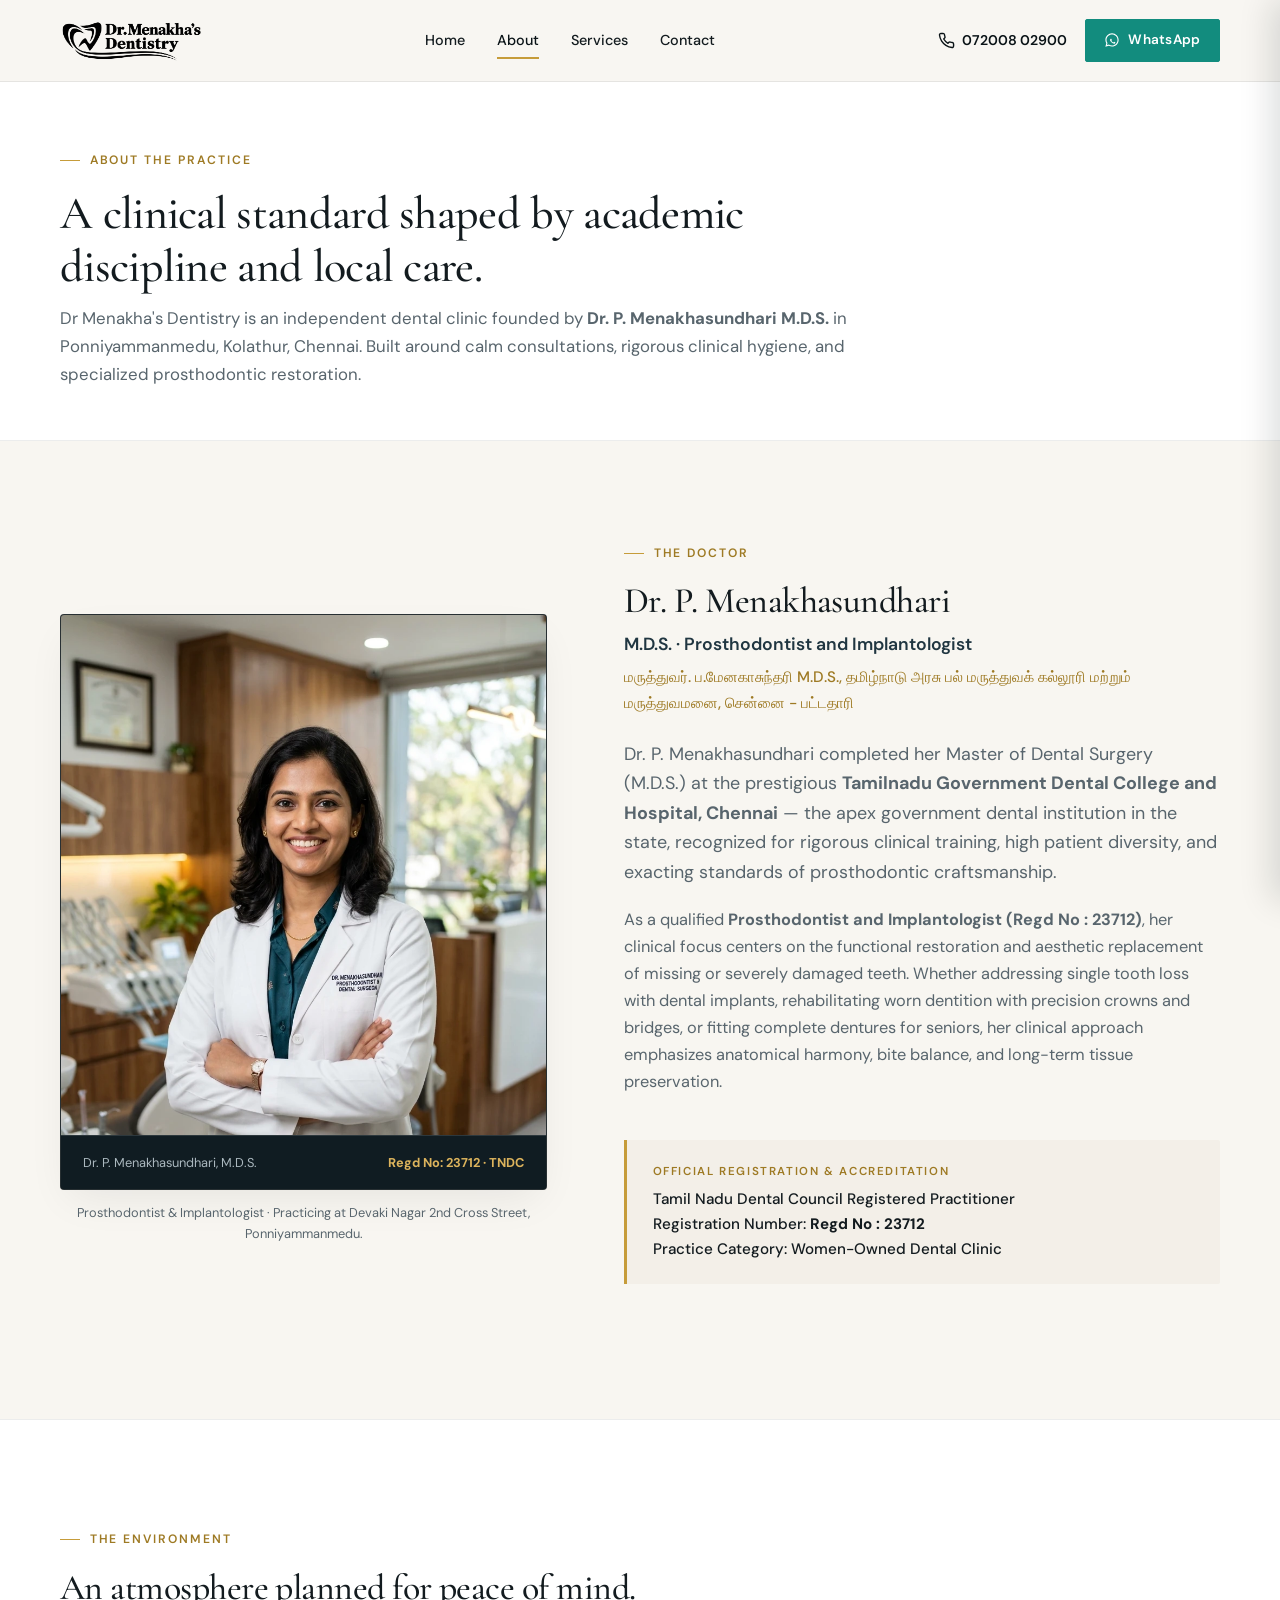
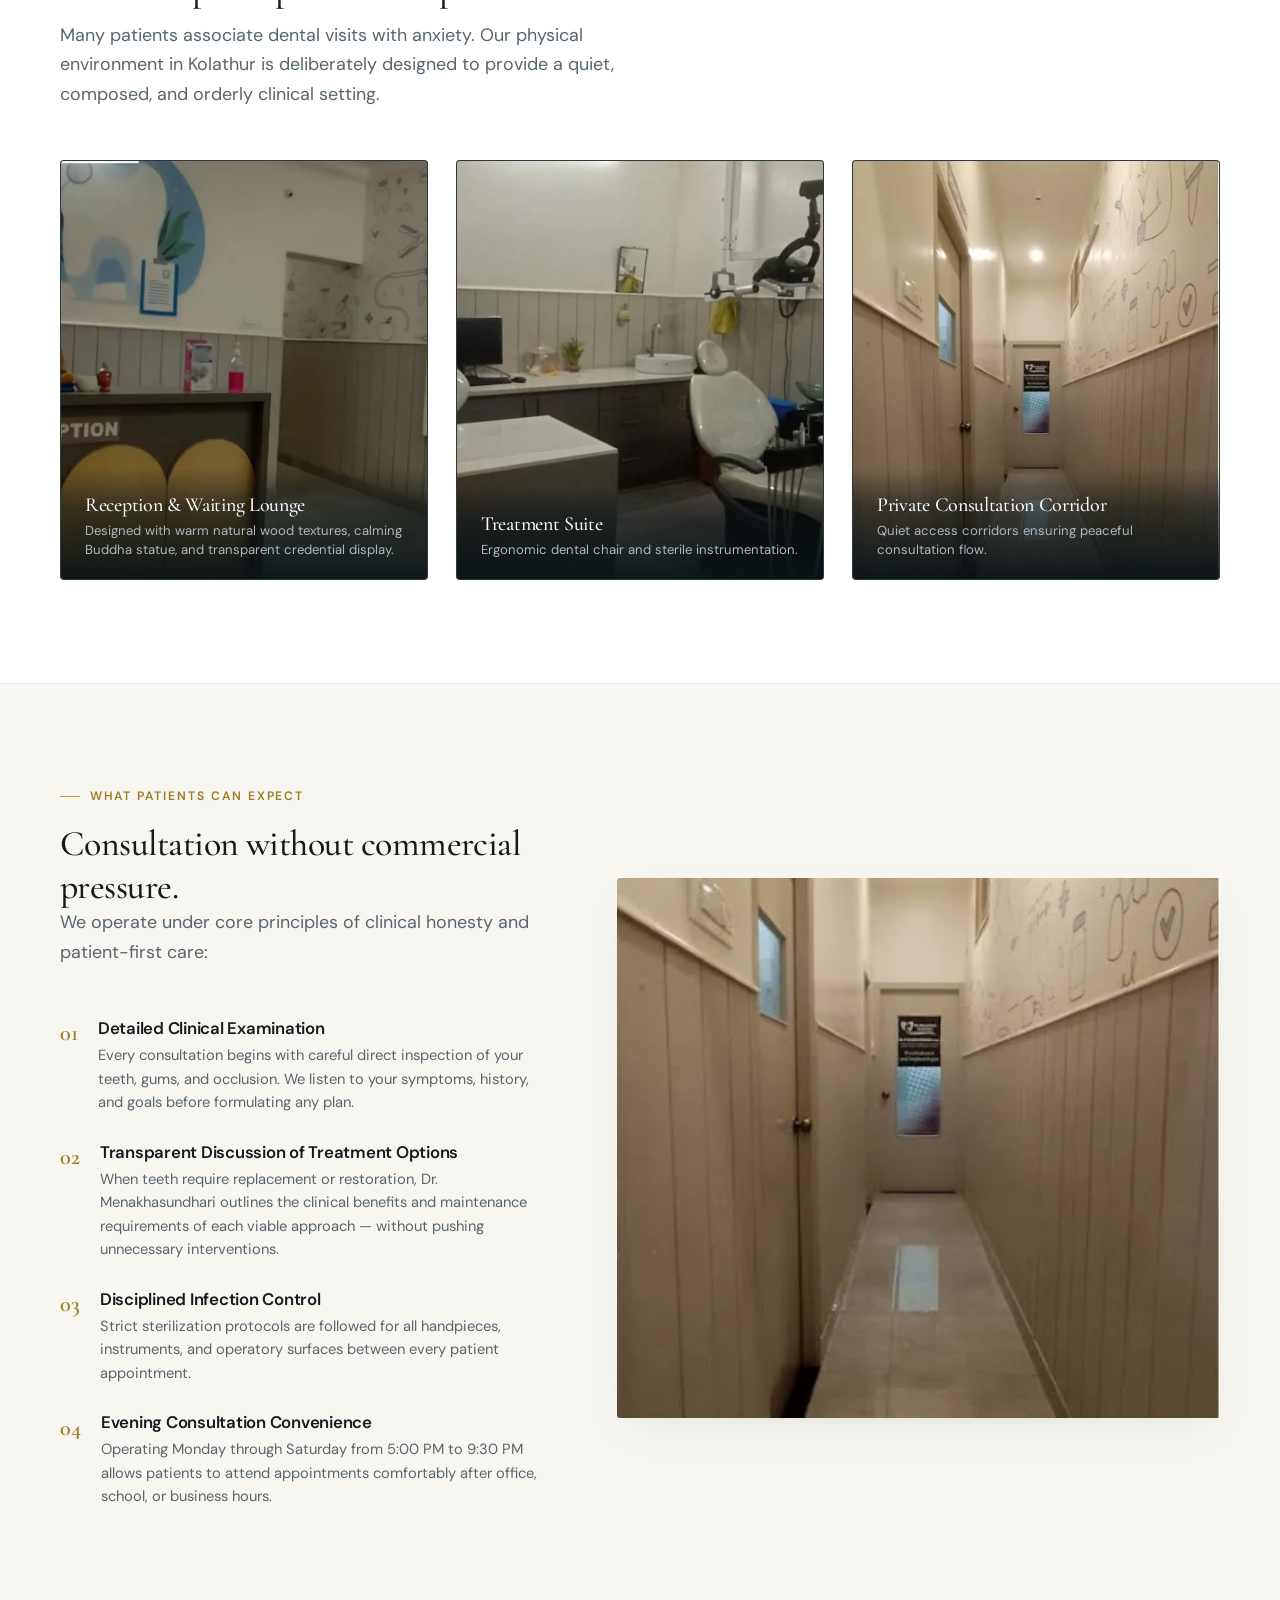
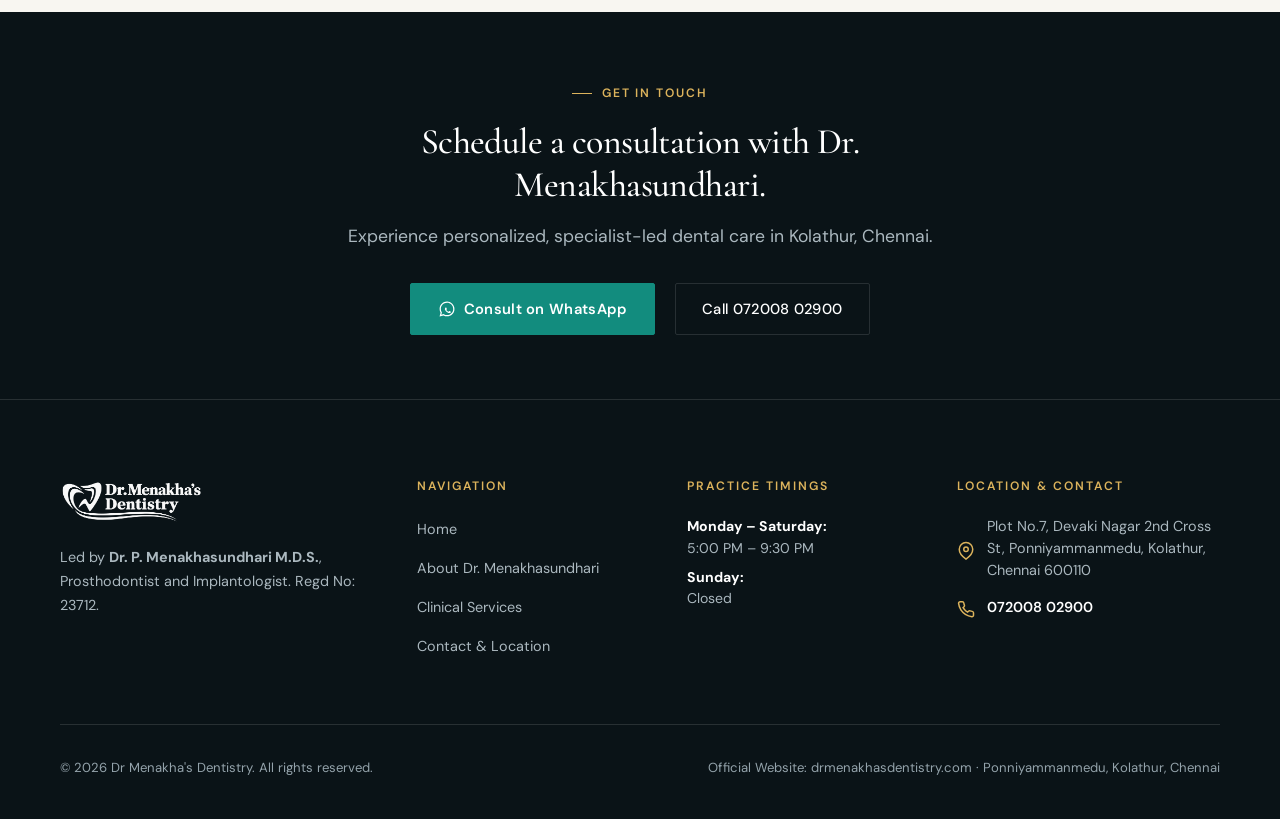
==== about.html @ 12c13c27 "Initial production release: Dr Menakha's Dentistry official website" ====
<!DOCTYPE html>
<html lang="en">
<head>
  <meta charset="UTF-8">
  <meta name="viewport" content="width=device-width, initial-scale=1.0">
  <title>About Dr Menakha's Dentistry | Dental Practice in Kolathur, Chennai</title>
  <meta name="description" content="About Dr Menakha's Dentistry in Kolathur, Chennai. Founded by Dr. P. Menakhasundhari M.D.S. (Govt Dental College Chennai), Prosthodontist & Implantologist. Regd No: 23712.">
  <link rel="canonical" href="https://drmenakhasdentistry.com/about">

  <!-- Open Graph -->
  <meta property="og:type" content="website">
  <meta property="og:url" content="https://drmenakhasdentistry.com/about">
  <meta property="og:title" content="About Dr Menakha's Dentistry | Kolathur, Chennai">
  <meta property="og:description" content="Discover Dr Menakha's Dentistry in Ponniyammanmedu, Kolathur. Specialized Prosthodontic and Implant care by Dr. P. Menakhasundhari M.D.S.">
  <meta property="og:image" content="https://drmenakhasdentistry.com/assets/images/clinic-reception.png">

  <!-- Twitter -->
  <meta name="twitter:card" content="summary_large_image">
  <meta name="twitter:title" content="About Dr Menakha's Dentistry | Kolathur, Chennai">
  <meta name="twitter:description" content="Prosthodontist and Implantologist practice profile in North Chennai.">
  <meta name="twitter:image" content="https://drmenakhasdentistry.com/assets/images/clinic-reception.png">

  <!-- Google Fonts -->
  <link rel="preconnect" href="https://fonts.googleapis.com">
  <link rel="preconnect" href="https://fonts.gstatic.com" crossorigin>
  <link href="https://fonts.googleapis.com/css2?family=Cormorant+Garamond:ital,wght@0,400;0,500;0,600;0,700;1,400;1,600&family=DM+Sans:ital,opsz,wght@0,9..40,300;0,9..40,400;0,9..40,500;0,9..40,600;0,9..40,700;1,9..40,400&display=swap" rel="stylesheet">

  <link rel="icon" type="image/x-icon" href="favicon.ico">
  <link rel="icon" type="image/png" href="assets/logo/favicon.png">
  <link rel="stylesheet" href="assets/css/main.css?v=7">

  <!-- Schema.org -->
  <script type="application/ld+json">
  {
    "@context": "https://schema.org",
    "@type": "AboutPage",
    "name": "About Dr Menakha's Dentistry",
    "description": "Profile of Dr Menakha's Dentistry and Dr. P. Menakhasundhari M.D.S. in Kolathur, Chennai.",
    "url": "https://drmenakhasdentistry.com/about",
    "mainEntity": {
      "@type": "Dentist",
      "name": "Dr Menakha's Dentistry",
      "address": {
        "@type": "PostalAddress",
        "streetAddress": "Plot No.7, Devaki Nagar 2nd Cross St, Ponniyammanmedu",
        "addressLocality": "Kolathur, Chennai",
        "addressRegion": "Tamil Nadu",
        "postalCode": "600110",
        "addressCountry": "IN"
      },
      "telephone": "+91-7200802900",
      "physician": {
        "@type": "Physician",
        "name": "Dr. P. Menakhasundhari",
        "medicalSpecialty": ["Prosthodontics", "Implantology"],
        "alumniOf": "Tamilnadu Government Dental College and Hospital, Chennai",
        "identifier": "23712"
      }
    }
  }
  </script>
</head>
<body>

  <!-- Header -->
  <header class="site-header" role="banner">
    <div class="container header-inner">
      <a href="index.html" class="brand-logo-link" aria-label="Dr Menakha's Dentistry Home">
        <picture>
          <source srcset="assets/logo/clinic-logo.webp" type="image/webp">
          <img src="assets/logo/clinic-logo.png" alt="Dr Menakha's Dentistry" class="brand-logo-img" width="235" height="83" fetchpriority="high">
        </picture>
      </a>

      <nav class="desktop-nav" role="navigation" aria-label="Main Navigation">
        <a href="index.html" class="nav-link">Home</a>
        <a href="about.html" class="nav-link active">About</a>
        <a href="services.html" class="nav-link">Services</a>
        <a href="contact.html" class="nav-link">Contact</a>
      </nav>

      <div class="header-cta-group">
        <a href="tel:07200802900" class="header-phone-link">
          <svg width="17" height="17" viewBox="0 0 24 24" fill="none" stroke="currentColor" stroke-width="2" stroke-linecap="round" stroke-linejoin="round" aria-hidden="true"><path d="M22 16.92v3a2 2 0 0 1-2.18 2 19.79 19.79 0 0 1-8.63-3.07 19.5 19.5 0 0 1-6-6 19.79 19.79 0 0 1-3.07-8.67A2 2 0 0 1 4.11 2h3a2 2 0 0 1 2 1.72 12.84 12.84 0 0 0 .7 2.81 2 2 0 0 1-.45 2.11L8.09 9.91a16 16 0 0 0 6 6l1.27-1.27a2 2 0 0 1 2.11-.45 12.84 12.84 0 0 0 2.81.7A2 2 0 0 1 22 16.92z"></path></svg>
          <span>072008 02900</span>
        </a>
        <a href="https://wa.me/917200802900?text=Hello%20Dr.%20Menakha's%20Dentistry,%20I%20would%20like%20to%20consult%20regarding%20an%20appointment." target="_blank" rel="noopener" class="btn btn-whatsapp btn-sm" aria-label="Chat on WhatsApp">
          <svg width="16" height="16" viewBox="0 0 24 24" fill="currentColor" aria-hidden="true"><path d="M12.04 2c-5.46 0-9.91 4.45-9.91 9.91 0 1.75.46 3.45 1.32 4.95L2.05 22l5.25-1.38c1.45.79 3.08 1.21 4.74 1.21 5.46 0 9.91-4.45 9.91-9.91 0-2.65-1.03-5.14-2.9-7.01A9.816 9.816 0 0 0 12.04 2zm.01 1.67c2.2 0 4.26.86 5.82 2.42a8.225 8.225 0 0 1 2.41 5.83c0 4.54-3.7 8.24-8.24 8.24-1.48 0-2.93-.4-4.2-1.15l-.3-.18-3.12.82.83-3.04-.2-.31a8.196 8.196 0 0 1-1.26-4.38c0-4.54 3.7-8.24 8.24-8.24zm4.52 11.66c-.19-.09-1.12-.55-1.3-.61-.17-.07-.3-.1-.43.1-.12.19-.49.61-.6.74-.11.12-.23.14-.42.05-.19-.09-.81-.3-1.55-.96-.57-.51-.96-1.14-1.07-1.33-.11-.19-.01-.3.08-.39.09-.09.19-.23.29-.35.09-.12.13-.2.19-.33.07-.14.03-.26-.02-.35-.05-.09-.43-1.04-.6-1.42-.16-.37-.32-.32-.44-.33l-.37-.01c-.13 0-.34.05-.51.24-.18.19-.68.66-.68 1.62s.7 1.88.8 2.01c.09.14 1.37 2.1 3.32 2.94.46.2.83.32 1.11.41.47.15.89.13 1.23.08.38-.06 1.12-.46 1.28-.9.16-.44.16-.82.11-.9-.04-.08-.17-.13-.36-.23z"/></svg>
          <span>WhatsApp</span>
        </a>
      </div>

      <button type="button" class="mobile-nav-toggle" aria-label="Toggle navigation menu" aria-expanded="false">
        <span class="hamburger-bar"></span>
        <span class="hamburger-bar"></span>
        <span class="hamburger-bar"></span>
      </button>
    </div>
  </header>

  <!-- Mobile Drawer -->
  <div class="mobile-drawer-backdrop" aria-hidden="true"></div>
  <aside class="mobile-drawer" role="dialog" aria-label="Mobile Navigation">
    <nav class="mobile-drawer-nav">
      <a href="index.html" class="mobile-nav-link">Home</a>
      <a href="about.html" class="mobile-nav-link active">About Practice</a>
      <a href="services.html" class="mobile-nav-link">Clinical Services</a>
      <a href="contact.html" class="mobile-nav-link">Contact &amp; Timings</a>
    </nav>
    <div class="mobile-drawer-footer">
      <a href="tel:07200802900" class="btn btn-secondary" style="width: 100%;">Call 072008 02900</a>
      <a href="https://wa.me/917200802900?text=Hello%20Dr.%20Menakha's%20Dentistry,%20I%20would%20like%20to%20consult%20regarding%20an%20appointment." target="_blank" rel="noopener" class="btn btn-whatsapp" style="width: 100%;">Chat on WhatsApp</a>
    </div>
  </aside>

  <main id="main-content">
    
    <!-- Page Hero -->
    <section class="page-hero-editorial">
      <div class="container">
        <div class="page-hero-inner" data-reveal>
          <div class="eyebrow">About the Practice</div>
          <h1 class="page-hero-title">A clinical standard shaped by academic discipline and local care.</h1>
          <p class="page-hero-sub">
            Dr Menakha's Dentistry is an independent dental clinic founded by <strong>Dr. P. Menakhasundhari M.D.S.</strong> in Ponniyammanmedu, Kolathur, Chennai. Built around calm consultations, rigorous clinical hygiene, and specialized prosthodontic restoration.
          </p>
        </div>
      </div>
    </section>

    <!-- Doctor Profile & Alma Mater -->
    <section class="section-spacing" aria-labelledby="doctor-details-title">
      <div class="container">
        <div class="doctor-grid">
          
          <div class="doctor-media-wrapper" data-reveal>
            <div class="doctor-portrait-card">
              <picture>
                <source srcset="assets/images/doctor-portrait.webp" type="image/webp">
                <img src="assets/images/doctor-portrait.jpg" alt="Dr. P. Menakhasundhari M.D.S., Prosthodontist and Implantologist" width="800" height="1067" class="doctor-portrait-img">
              </picture>
              <div class="doctor-caption-strip">
                <span>Dr. P. Menakhasundhari, M.D.S.</span>
                <strong>Regd No: 23712 · TNDC</strong>
              </div>
            </div>
            <p style="font-size: 0.8rem; color: var(--color-text-muted); margin-top: 0.75rem; text-align: center;">
              Prosthodontist &amp; Implantologist · Practicing at Devaki Nagar 2nd Cross Street, Ponniyammanmedu.
            </p>
          </div>

          <div class="doctor-content-col" data-reveal data-reveal-delay="1">
            <div class="eyebrow">The Doctor</div>
            <h2 id="doctor-details-title" style="margin-bottom: 0.5rem;">Dr. P. Menakhasundhari</h2>
            <div style="font-family: var(--font-sans); font-size: 1.1rem; font-weight: 600; color: var(--color-slate-700); margin-bottom: 0.4rem;">
              M.D.S. · Prosthodontist and Implantologist
            </div>
            <div style="font-size: 0.95rem; color: var(--color-gold-600); margin-bottom: 1.5rem; font-weight: 500;">
              மருத்துவர். ப.மேனகாசுந்தரி M.D.S., தமிழ்நாடு அரசு பல் மருத்துவக் கல்லூரி மற்றும் மருத்துவமனை, சென்னை - பட்டதாரி
            </div>

            <p class="lead-text">
              Dr. P. Menakhasundhari completed her Master of Dental Surgery (M.D.S.) at the prestigious <strong>Tamilnadu Government Dental College and Hospital, Chennai</strong> — the apex government dental institution in the state, recognized for rigorous clinical training, high patient diversity, and exacting standards of prosthodontic craftsmanship.
            </p>

            <p style="color: var(--color-text-muted);">
              As a qualified <strong>Prosthodontist and Implantologist (Regd No : 23712)</strong>, her clinical focus centers on the functional restoration and aesthetic replacement of missing or severely damaged teeth. Whether addressing single tooth loss with dental implants, rehabilitating worn dentition with precision crowns and bridges, or fitting complete dentures for seniors, her clinical approach emphasizes anatomical harmony, bite balance, and long-term tissue preservation.
            </p>

            <div class="institution-card">
              <div class="institution-label">Official Registration &amp; Accreditation</div>
              <p style="font-size: 0.95rem; margin: 0; color: var(--color-text-main); font-weight: 500;">
                Tamil Nadu Dental Council Registered Practitioner<br>
                Registration Number: <strong>Regd No : 23712</strong><br>
                Practice Category: Women-Owned Dental Clinic
              </p>
            </div>
          </div>

        </div>
      </div>
    </section>

    <!-- Clinic Environment & Real Photography Showcase -->
    <section class="section-spacing" style="background-color: var(--color-surface); border-top: 1px solid var(--border-light); border-bottom: 1px solid var(--border-light);">
      <div class="container">
        
        <div class="section-head-split" data-reveal>
          <div class="section-head-copy">
            <div class="eyebrow">The Environment</div>
            <h2>An atmosphere planned for peace of mind.</h2>
            <p class="lead-text">
              Many patients associate dental visits with anxiety. Our physical environment in Kolathur is deliberately designed to provide a quiet, composed, and orderly clinical setting.
            </p>
          </div>
        </div>

        <div class="gallery-grid-editorial">
          
          <div class="gallery-item" data-reveal>
            <picture>
              <source srcset="assets/images/clinic-reception.webp" type="image/webp">
              <img src="assets/images/clinic-reception.png" alt="Fluted wood reception desk and credential wall niche at Dr Menakha's Dentistry" width="1024" height="389" loading="lazy">
            </picture>
            <div class="gallery-caption">
              <h4>Reception &amp; Waiting Lounge</h4>
              <p>Designed with warm natural wood textures, calming Buddha statue, and transparent credential display.</p>
            </div>
          </div>

          <div class="gallery-item" data-reveal data-reveal-delay="1">
            <picture>
              <source srcset="assets/images/clinic-operatory.webp" type="image/webp">
              <img src="assets/images/clinic-operatory.png" alt="Clinical treatment chair and consultation workspace" width="1024" height="405" loading="lazy">
            </picture>
            <div class="gallery-caption">
              <h4>Treatment Suite</h4>
              <p>Ergonomic dental chair and sterile instrumentation.</p>
            </div>
          </div>

          <div class="gallery-item gallery-item-hallway" data-reveal data-reveal-delay="2">
            <picture>
              <source srcset="assets/images/clinic-hallway.webp" type="image/webp">
              <img src="assets/images/clinic-hallway.png" alt="Private clinical hallway and treatment room doors" width="412" height="870" loading="lazy">
            </picture>
            <div class="gallery-caption">
              <h4>Private Consultation Corridor</h4>
              <p>Quiet access corridors ensuring peaceful consultation flow.</p>
            </div>
          </div>

        </div>

      </div>
    </section>

    <!-- What Patients Can Expect / Practice Philosophy -->
    <section class="section-spacing" aria-labelledby="expect-title">
      <div class="container">
        <div class="philosophy-grid">
          
          <div class="philosophy-copy-col" data-reveal>
            <div class="eyebrow">What Patients Can Expect</div>
            <h2 id="expect-title">Consultation without commercial pressure.</h2>
            <p class="lead-text">
              We operate under core principles of clinical honesty and patient-first care:
            </p>

            <div class="philosophy-points">
              <div class="philosophy-point">
                <div class="point-number">01</div>
                <div class="point-body">
                  <h4>Detailed Clinical Examination</h4>
                  <p>Every consultation begins with careful direct inspection of your teeth, gums, and occlusion. We listen to your symptoms, history, and goals before formulating any plan.</p>
                </div>
              </div>

              <div class="philosophy-point">
                <div class="point-number">02</div>
                <div class="point-body">
                  <h4>Transparent Discussion of Treatment Options</h4>
                  <p>When teeth require replacement or restoration, Dr. Menakhasundhari outlines the clinical benefits and maintenance requirements of each viable approach — without pushing unnecessary interventions.</p>
                </div>
              </div>

              <div class="philosophy-point">
                <div class="point-number">03</div>
                <div class="point-body">
                  <h4>Disciplined Infection Control</h4>
                  <p>Strict sterilization protocols are followed for all handpieces, instruments, and operatory surfaces between every patient appointment.</p>
                </div>
              </div>

              <div class="philosophy-point">
                <div class="point-number">04</div>
                <div class="point-body">
                  <h4>Evening Consultation Convenience</h4>
                  <p>Operating Monday through Saturday from 5:00 PM to 9:30 PM allows patients to attend appointments comfortably after office, school, or business hours.</p>
                </div>
              </div>
            </div>
          </div>

          <div class="philosophy-image-col" data-reveal data-reveal-delay="1">
            <div class="philosophy-image-frame">
              <picture>
                <source srcset="assets/images/clinic-hallway.webp" type="image/webp">
                <img src="assets/images/clinic-hallway.png" alt="Clinical corridor leading to treatment rooms" width="412" height="870" loading="lazy">
              </picture>
            </div>
          </div>

        </div>
      </div>
    </section>

    <!-- CTA Section -->
    <section class="section-spacing-sm cta-banner-section">
      <div class="container">
        <div class="cta-banner-content" data-reveal>
          <div class="eyebrow eyebrow-dark">Get in Touch</div>
          <h2>Schedule a consultation with Dr. Menakhasundhari.</h2>
          <p>
            Experience personalized, specialist-led dental care in Kolathur, Chennai.
          </p>
          <div class="cta-banner-actions">
            <a href="https://wa.me/917200802900?text=Hello%20Dr.%20Menakha's%20Dentistry,%20I%20would%20like%20to%20consult%20regarding%20an%20appointment." target="_blank" rel="noopener" class="btn btn-whatsapp">
              <svg width="18" height="18" viewBox="0 0 24 24" fill="currentColor" aria-hidden="true"><path d="M12.04 2c-5.46 0-9.91 4.45-9.91 9.91 0 1.75.46 3.45 1.32 4.95L2.05 22l5.25-1.38c1.45.79 3.08 1.21 4.74 1.21 5.46 0 9.91-4.45 9.91-9.91 0-2.65-1.03-5.14-2.9-7.01A9.816 9.816 0 0 0 12.04 2zm.01 1.67c2.2 0 4.26.86 5.82 2.42a8.225 8.225 0 0 1 2.41 5.83c0 4.54-3.7 8.24-8.24 8.24-1.48 0-2.93-.4-4.2-1.15l-.3-.18-3.12.82.83-3.04-.2-.31a8.196 8.196 0 0 1-1.26-4.38c0-4.54 3.7-8.24 8.24-8.24zm4.52 11.66c-.19-.09-1.12-.55-1.3-.61-.17-.07-.3-.1-.43.1-.12.19-.49.61-.6.74-.11.12-.23.14-.42.05-.19-.09-.81-.3-1.55-.96-.57-.51-.96-1.14-1.07-1.33-.11-.19-.01-.3.08-.39.09-.09.19-.23.29-.35.09-.12.13-.2.19-.33.07-.14.03-.26-.02-.35-.05-.09-.43-1.04-.6-1.42-.16-.37-.32-.32-.44-.33l-.37-.01c-.13 0-.34.05-.51.24-.18.19-.68.66-.68 1.62s.7 1.88.8 2.01c.09.14 1.37 2.1 3.32 2.94.46.2.83.32 1.11.41.47.15.89.13 1.23.08.38-.06 1.12-.46 1.28-.9.16-.44.16-.82.11-.9-.04-.08-.17-.13-.36-.23z"/></svg>
              <span>Consult on WhatsApp</span>
            </a>
            <a href="tel:07200802900" class="btn btn-secondary-dark">
              Call 072008 02900
            </a>
          </div>
        </div>
      </div>
    </section>

  </main>

  <!-- Footer -->
  <footer class="site-footer" role="contentinfo">
    <div class="container">
      <div class="footer-top-grid">
        <div class="footer-brand-col">
          <a href="index.html" class="brand-logo-link" aria-label="Dr Menakha's Dentistry Home" style="margin-bottom: 1.25rem;">
            <picture>
              <source srcset="assets/logo/clinic-logo-white.webp" type="image/webp">
              <img src="assets/logo/clinic-logo-white.png" alt="Dr Menakha's Dentistry" class="brand-logo-img brand-logo-white" width="235" height="83" loading="lazy">
            </picture>
          </a>
          <p class="footer-bio">
            Led by <strong>Dr. P. Menakhasundhari M.D.S.</strong>, Prosthodontist and Implantologist. Regd No: 23712.
          </p>
        </div>

        <div>
          <div class="footer-col-title">Navigation</div>
          <ul class="footer-nav-list">
            <li><a href="index.html">Home</a></li>
            <li><a href="about.html">About Dr. Menakhasundhari</a></li>
            <li><a href="services.html">Clinical Services</a></li>
            <li><a href="contact.html">Contact &amp; Location</a></li>
          </ul>
        </div>

        <div>
          <div class="footer-col-title">Practice Timings</div>
          <div class="footer-hours-item">
            <strong>Monday – Saturday:</strong><br>
            5:00 PM – 9:30 PM
          </div>
          <div class="footer-hours-item">
            <strong>Sunday:</strong><br>
            Closed
          </div>
        </div>

        <div>
          <div class="footer-col-title">Location &amp; Contact</div>
          <div class="footer-contact-item">
            <svg width="18" height="18" viewBox="0 0 24 24" fill="none" stroke="currentColor" stroke-width="2"><path d="M21 10c0 7-9 13-9 13s-9-6-9-13a9 9 0 0 1 18 0z"></path><circle cx="12" cy="10" r="3"></circle></svg>
            <span>Plot No.7, Devaki Nagar 2nd Cross St, Ponniyammanmedu, Kolathur, Chennai 600110</span>
          </div>
          <div class="footer-contact-item">
            <svg width="18" height="18" viewBox="0 0 24 24" fill="none" stroke="currentColor" stroke-width="2"><path d="M22 16.92v3a2 2 0 0 1-2.18 2 19.79 19.79 0 0 1-8.63-3.07 19.5 19.5 0 0 1-6-6 19.79 19.79 0 0 1-3.07-8.67A2 2 0 0 1 4.11 2h3a2 2 0 0 1 2 1.72 12.84 12.84 0 0 0 .7 2.81 2 2 0 0 1-.45 2.11L8.09 9.91a16 16 0 0 0 6 6l1.27-1.27a2 2 0 0 1 2.11-.45 12.84 12.84 0 0 0 2.81.7A2 2 0 0 1 22 16.92z"></path></svg>
            <span><a href="tel:07200802900" style="color: #fff; font-weight: 600;">072008 02900</a></span>
          </div>
        </div>
      </div>

      <div class="footer-bottom">
        <div>&copy; <span id="currentYear">2026</span> Dr Menakha's Dentistry. All rights reserved.</div>
        <div>Official Website: drmenakhasdentistry.com · Ponniyammanmedu, Kolathur, Chennai</div>
      </div>
    </div>
  </footer>

  <!-- Mobile Sticky Bar -->
  <div class="mobile-sticky-bar" role="region" aria-label="Quick Mobile Actions">
    <div class="mobile-sticky-bar-inner">
      <a href="tel:07200802900" class="btn btn-secondary btn-sm">Call Clinic</a>
      <a href="https://wa.me/917200802900?text=Hello%20Dr.%20Menakha's%20Dentistry,%20I%20would%20like%20to%20consult%20regarding%20an%20appointment." target="_blank" rel="noopener" class="btn btn-whatsapp btn-sm">WhatsApp</a>
    </div>
  </div>

  <script src="assets/js/main.js"></script>
  <script>
    document.getElementById('currentYear').textContent = new Date().getFullYear();
  </script>
</body>
</html>
---- assets/css/main.css ----
/* ==========================================================================
   DR. MENAKHA'S DENTISTRY - CORE DESIGN SYSTEM
   Editorial, Calm, Clinical, Authentic to Kolathur, Chennai
   ========================================================================== */

:root {
  /* Brand Palette derived directly from Clinic Signboard & Interior */
  --color-slate-900: #0a1317;       /* Dark slate-graphite (Signboard ground) */
  --color-slate-850: #101c22;       /* Deep slate container */
  --color-slate-800: #15252d;       /* Midnight slate */
  --color-slate-700: #203641;       /* Clinical deep slate */
  --color-slate-600: #334e5b;       /* Muted slate accent */

  --color-gold-500: #c69c3a;        /* Illuminated 3D sign warm gold */
  --color-gold-400: #dcb35c;        /* Soft gold highlight */
  --color-gold-300: #edd28c;        /* Pale gold rim */
  --color-gold-600: #9e7a24;        /* Deep burnished gold */

  --color-teal-glow: #1a6d75;       /* Signboard subtle crest glow */
  --color-teal-soft: #e5f1f2;       /* Light clinical wash */

  --color-bg: #f8f6f1;              /* Architectural warm greige canvas */
  --color-surface: #ffffff;         /* Pure crisp white surface */
  --color-surface-subtle: #f3efe8;  /* Reception fluted oak/sand tone */
  --color-surface-alt: #ece6dc;     /* Muted panel taupe */

  --color-text-main: #131b1f;       /* High-contrast charcoal text */
  --color-text-muted: #58656d;      /* Calm secondary clinical text */
  --color-text-light: #94a3ab;      /* Subtle footnote text */
  --color-text-inverse: #ffffff;    /* Light text on dark slate */
  --color-text-inverse-muted: #abb8bf;

  --border-light: rgba(19, 27, 31, 0.08);
  --border-medium: rgba(19, 27, 31, 0.14);
  --border-dark: rgba(255, 255, 255, 0.12);
  --border-gold: rgba(198, 156, 58, 0.35);

  /* Typography */
  --font-serif: 'Cormorant Garamond', Georgia, serif;
  --font-sans: 'DM Sans', -apple-system, BlinkMacSystemFont, 'Segoe UI', Roboto, sans-serif;

  /* Layout & Spacing */
  --container-max: 1240px;
  --container-narrow: 920px;
  --container-wide: 1380px;
  --header-height: 82px;
  --header-compact: 66px;

  /* Shadows */
  --shadow-subtle: 0 4px 20px -2px rgba(10, 19, 23, 0.05);
  --shadow-editorial: 0 16px 40px -10px rgba(10, 19, 23, 0.08);
  --shadow-deep: 0 24px 60px -12px rgba(10, 19, 23, 0.16);
  --shadow-glow: 0 0 30px rgba(198, 156, 58, 0.22);

  /* Transitions */
  --transition-fast: 0.2s cubic-bezier(0.16, 1, 0.3, 1);
  --transition-normal: 0.35s cubic-bezier(0.16, 1, 0.3, 1);
  --transition-slow: 0.65s cubic-bezier(0.16, 1, 0.3, 1);
}

/* ==========================================================================
   Reset & Baseline
   ========================================================================== */
*, *::before, *::after {
  box-sizing: border-box;
  margin: 0;
  padding: 0;
}

html {
  font-size: 16px;
  scroll-behavior: smooth;
  -webkit-text-size-adjust: 100%;
  background-color: var(--color-bg);
  color: var(--color-text-main);
  overflow-x: hidden;
  width: 100%;
}

body {
  font-family: var(--font-sans);
  font-size: 1.02rem;
  line-height: 1.65;
  font-weight: 400;
  color: var(--color-text-main);
  background-color: var(--color-bg);
  min-height: 100vh;
  display: flex;
  flex-direction: column;
  overflow-x: hidden;
  -webkit-font-smoothing: antialiased;
  -moz-osx-font-smoothing: grayscale;
}

main {
  flex: 1 0 auto;
}

img, picture, svg, video {
  display: block;
  max-width: 100%;
  height: auto;
}

a {
  color: inherit;
  text-decoration: none;
  transition: color var(--transition-fast);
}

button, input, select, textarea {
  font: inherit;
  color: inherit;
}

/* Focus styles */
:focus-visible {
  outline: 2px solid var(--color-gold-500);
  outline-offset: 3px;
}

/* ==========================================================================
   Typography Hierarchy
   ========================================================================== */
h1, h2, h3, h4, h5, h6 {
  font-family: var(--font-serif);
  font-weight: 500;
  line-height: 1.15;
  color: var(--color-text-main);
  letter-spacing: -0.015em;
}

h1 {
  font-size: clamp(2rem, 3.6vw, 3.8rem);
  font-weight: 500;
  line-height: 1.16;
  overflow-wrap: break-word;
  word-wrap: break-word;
}

h2 {
  font-size: clamp(1.8rem, 2.8vw, 2.7rem);
  font-weight: 500;
  line-height: 1.2;
  overflow-wrap: break-word;
}

h3 {
  font-size: clamp(1.4rem, 2.2vw, 1.9rem);
  font-weight: 600;
  line-height: 1.25;
}

h4 {
  font-size: 1.25rem;
  font-weight: 600;
}

p {
  margin-bottom: 1.25rem;
}

p:last-child {
  margin-bottom: 0;
}

.lead-text {
  font-size: clamp(1.1rem, 1.4vw, 1.28rem);
  line-height: 1.65;
  color: var(--color-text-muted);
}

.eyebrow {
  display: inline-flex;
  align-items: center;
  gap: 0.6rem;
  font-family: var(--font-sans);
  font-size: 0.76rem;
  font-weight: 600;
  text-transform: uppercase;
  letter-spacing: 0.16em;
  color: var(--color-gold-600);
  margin-bottom: 1rem;
}

.eyebrow::before {
  content: '';
  display: inline-block;
  width: 20px;
  height: 1px;
  background-color: var(--color-gold-500);
}

.eyebrow-dark {
  color: var(--color-gold-400);
}
.eyebrow-dark::before {
  background-color: var(--color-gold-400);
}

/* ==========================================================================
   Containers & Grids
   ========================================================================== */
.container {
  width: 100%;
  max-width: var(--container-max);
  margin-left: auto;
  margin-right: auto;
  padding-left: clamp(1.25rem, 4vw, 2.5rem);
  padding-right: clamp(1.25rem, 4vw, 2.5rem);
}

.container-narrow {
  max-width: var(--container-narrow);
}

.container-wide {
  max-width: var(--container-wide);
}

.section-spacing {
  padding-top: clamp(4.5rem, 8vw, 7.5rem);
  padding-bottom: clamp(4.5rem, 8vw, 7.5rem);
}

.section-spacing-sm {
  padding-top: clamp(3rem, 5vw, 4.5rem);
  padding-bottom: clamp(3rem, 5vw, 4.5rem);
}

/* Editorial Dividers */
.hairline-divider {
  border: none;
  border-top: 1px solid var(--border-light);
  margin: 0;
}

.hairline-divider-dark {
  border-top-color: var(--border-dark);
}

/* ==========================================================================
   Buttons & CTAs
   ========================================================================== */
.btn {
  display: inline-flex;
  align-items: center;
  justify-content: center;
  gap: 0.65rem;
  padding: 0.82rem 1.65rem;
  font-family: var(--font-sans);
  font-size: 0.92rem;
  font-weight: 500;
  letter-spacing: 0.02em;
  border: 1px solid transparent;
  border-radius: 2px;
  cursor: pointer;
  text-decoration: none;
  transition: all var(--transition-fast);
  white-space: nowrap;
}

.btn-primary {
  background-color: var(--color-slate-900);
  color: var(--color-surface);
  border-color: var(--color-slate-900);
}

.btn-primary:hover {
  background-color: var(--color-slate-700);
  border-color: var(--color-slate-700);
  transform: translateY(-1px);
  box-shadow: 0 6px 18px rgba(10, 19, 23, 0.12);
}

.btn-gold {
  background-color: var(--color-gold-500);
  color: var(--color-slate-900);
  font-weight: 600;
  border-color: var(--color-gold-500);
}

.btn-gold:hover {
  background-color: var(--color-gold-400);
  border-color: var(--color-gold-400);
  transform: translateY(-1px);
  box-shadow: 0 6px 20px rgba(198, 156, 58, 0.28);
}

.btn-whatsapp {
  background-color: #128C7E;
  color: #ffffff;
  border-color: #128C7E;
  display: inline-flex;
  align-items: center;
  justify-content: center;
  gap: 0.5rem;
  font-weight: 600;
}

.btn-whatsapp:hover {
  background-color: #075E54;
  border-color: #075E54;
  color: #ffffff;
  transform: translateY(-1px);
  box-shadow: 0 6px 18px rgba(18, 140, 126, 0.35);
}

.btn-secondary {
  background-color: transparent;
  color: var(--color-text-main);
  border-color: var(--border-medium);
}

.btn-secondary:hover {
  background-color: var(--color-surface);
  border-color: var(--color-text-main);
  transform: translateY(-1px);
}

.btn-secondary-dark {
  background-color: transparent;
  color: var(--color-surface);
  border-color: var(--border-dark);
}

.btn-secondary-dark:hover {
  background-color: rgba(255, 255, 255, 0.08);
  border-color: var(--color-surface);
  transform: translateY(-1px);
}

.btn-sm {
  padding: 0.55rem 1.15rem;
  font-size: 0.85rem;
}

.editorial-link {
  display: inline-flex;
  align-items: center;
  gap: 0.5rem;
  font-family: var(--font-sans);
  font-size: 0.9rem;
  font-weight: 600;
  letter-spacing: 0.04em;
  text-transform: uppercase;
  color: var(--color-slate-900);
  position: relative;
  padding-bottom: 2px;
}

.editorial-link::after {
  content: '';
  position: absolute;
  bottom: 0;
  left: 0;
  width: 100%;
  height: 1px;
  background-color: currentColor;
  transform: scaleX(0.4);
  transform-origin: left;
  transition: transform var(--transition-fast);
}

.editorial-link:hover::after {
  transform: scaleX(1);
}

/* ==========================================================================
   Header & Navigation
   ========================================================================== */
.site-header {
  position: fixed;
  top: 0;
  left: 0;
  right: 0;
  z-index: 900;
  height: var(--header-height);
  background-color: rgba(248, 246, 241, 0.92);
  backdrop-filter: blur(12px);
  -webkit-backdrop-filter: blur(12px);
  border-bottom: 1px solid var(--border-light);
  transition: height var(--transition-fast), background-color var(--transition-fast), box-shadow var(--transition-fast);
}

.site-header.is-scrolled {
  height: var(--header-compact);
  background-color: rgba(255, 255, 255, 0.96);
  box-shadow: 0 4px 24px rgba(10, 19, 23, 0.06);
}

.site-header-dark {
  background-color: rgba(10, 19, 23, 0.88);
  border-bottom-color: var(--border-dark);
}

.site-header-dark.is-scrolled {
  background-color: rgba(10, 19, 23, 0.96);
  box-shadow: 0 4px 24px rgba(0, 0, 0, 0.25);
}

.header-inner {
  height: 100%;
  display: flex;
  align-items: center;
  justify-content: space-between;
}

/* Official Clinic Logo Lockup */
.brand-logo-link {
  display: inline-flex;
  align-items: center;
  text-decoration: none;
  line-height: 1;
}

.brand-logo-img {
  height: 50px;
  width: auto;
  max-width: 240px;
  object-fit: contain;
  transition: transform var(--transition-fast), height var(--transition-fast);
}

.brand-logo-link:hover .brand-logo-img {
  transform: scale(1.02);
}

.site-header.is-scrolled .brand-logo-img {
  height: 42px;
}

.brand-logo-white {
  display: block;
  max-width: 240px;
  opacity: 0.98;
}

@media (max-width: 768px) {
  .brand-logo-img {
    height: 44px;
    max-width: 205px;
  }
}

@media (max-width: 380px) {
  .brand-logo-img {
    height: 38px;
    max-width: 175px;
  }
}

/* Brand Identity Lockup (Text Fallback) */
.brand-lockup {
  display: flex;
  align-items: center;
  gap: 0.85rem;
  text-decoration: none;
}

.brand-emblem-svg {
  width: 38px;
  height: 48px;
  flex-shrink: 0;
  color: var(--color-slate-900);
  transition: transform var(--transition-fast);
}

.brand-lockup:hover .brand-emblem-svg {
  transform: scale(1.03);
}

.brand-text-group {
  display: flex;
  flex-direction: column;
}

.brand-title {
  font-family: var(--font-serif);
  font-size: 1.35rem;
  font-weight: 600;
  letter-spacing: -0.01em;
  line-height: 1.1;
  color: var(--color-slate-900);
}

.brand-sub {
  font-family: var(--font-sans);
  font-size: 0.68rem;
  font-weight: 600;
  letter-spacing: 0.16em;
  text-transform: uppercase;
  color: var(--color-gold-600);
}

/* Header on dark background */
.site-header-dark .brand-emblem-svg {
  color: var(--color-surface);
}
.site-header-dark .brand-title {
  color: var(--color-surface);
}
.site-header-dark .brand-sub {
  color: var(--color-gold-400);
}

/* Navigation Links */
.desktop-nav {
  display: flex;
  align-items: center;
  gap: 2rem;
}

.nav-link {
  font-size: 0.9rem;
  font-weight: 500;
  color: var(--color-text-main);
  position: relative;
  padding: 0.4rem 0;
  transition: color var(--transition-fast);
}

.nav-link::after {
  content: '';
  position: absolute;
  bottom: 0;
  left: 0;
  right: 0;
  height: 1.5px;
  background-color: var(--color-gold-500);
  transform: scaleX(0);
  transform-origin: center;
  transition: transform var(--transition-fast);
}

.nav-link:hover, .nav-link.active {
  color: var(--color-slate-900);
}

.nav-link:hover::after, .nav-link.active::after {
  transform: scaleX(1);
}

.site-header-dark .nav-link {
  color: var(--color-text-inverse-muted);
}
.site-header-dark .nav-link:hover,
.site-header-dark .nav-link.active {
  color: var(--color-surface);
}

.header-cta-group {
  display: flex;
  align-items: center;
  gap: 1.1rem;
}

.header-phone-link {
  display: flex;
  align-items: center;
  gap: 0.45rem;
  font-size: 0.88rem;
  font-weight: 600;
  color: var(--color-slate-900);
}

.site-header-dark .header-phone-link {
  color: var(--color-surface);
}

/* Mobile Toggle */
.mobile-nav-toggle {
  display: none;
  background: none;
  border: none;
  width: 44px;
  height: 44px;
  cursor: pointer;
  padding: 12px 10px;
  flex-direction: column;
  justify-content: space-between;
  align-items: center;
  z-index: 999;
}

.hamburger-bar {
  display: block;
  width: 24px;
  height: 2px;
  background-color: var(--color-slate-900);
  border-radius: 1px;
  transition: transform var(--transition-fast), opacity var(--transition-fast);
}

.mobile-nav-toggle[aria-expanded="true"] .hamburger-bar:nth-child(1) {
  transform: translateY(8px) rotate(45deg);
}

.mobile-nav-toggle[aria-expanded="true"] .hamburger-bar:nth-child(2) {
  opacity: 0;
}

.mobile-nav-toggle[aria-expanded="true"] .hamburger-bar:nth-child(3) {
  transform: translateY(-8px) rotate(-45deg);
}

.site-header-dark .hamburger-bar {
  background-color: var(--color-surface);
}

/* Mobile Drawer */
.mobile-drawer {
  position: fixed;
  top: 0;
  right: 0;
  bottom: 0;
  width: 100%;
  max-width: 360px;
  background-color: var(--color-surface);
  box-shadow: -8px 0 32px rgba(10, 19, 23, 0.14);
  z-index: 950;
  display: flex;
  flex-direction: column;
  padding: 6rem 2rem 2.5rem;
  transform: translateX(100%);
  transition: transform var(--transition-normal);
}

.mobile-drawer.is-open {
  transform: translateX(0);
}

.mobile-drawer-backdrop {
  position: fixed;
  inset: 0;
  background-color: rgba(10, 19, 23, 0.5);
  backdrop-filter: blur(4px);
  z-index: 940;
  opacity: 0;
  pointer-events: none;
  transition: opacity var(--transition-normal);
}

.mobile-drawer-backdrop.is-open {
  opacity: 1;
  pointer-events: auto;
}

.mobile-drawer-nav {
  display: flex;
  flex-direction: column;
  gap: 1.4rem;
  margin-bottom: auto;
}

.mobile-nav-link {
  font-family: var(--font-serif);
  font-size: 1.7rem;
  font-weight: 500;
  color: var(--color-text-main);
  padding: 0.4rem 0;
  border-bottom: 1px solid var(--border-light);
}

.mobile-nav-link.active {
  color: var(--color-gold-600);
}

.mobile-drawer-footer {
  display: flex;
  flex-direction: column;
  gap: 1rem;
}

/* Mobile Persistent Bottom Action Bar */
.mobile-sticky-bar {
  display: none;
  position: fixed;
  bottom: 0;
  left: 0;
  right: 0;
  width: 100%;
  box-sizing: border-box;
  z-index: 850;
  background-color: var(--color-surface);
  border-top: 1px solid var(--border-light);
  padding: 0.65rem 0.75rem;
  box-shadow: 0 -4px 18px rgba(10, 19, 23, 0.08);
}

.mobile-sticky-bar-inner {
  display: grid;
  grid-template-columns: repeat(2, minmax(0, 1fr));
  gap: 0.5rem;
  width: 100%;
  box-sizing: border-box;
}

.mobile-sticky-bar a.btn {
  width: 100%;
  min-width: 0;
  padding: 0.65rem 0.25rem !important;
  font-size: 0.82rem;
  gap: 0.35rem;
  justify-content: center;
  text-align: center;
  box-sizing: border-box;
}

.mobile-sticky-bar a.btn svg {
  flex-shrink: 0;
}

/* ==========================================================================
   Editorial Hero Section
   ========================================================================== */
.hero-editorial {
  padding-top: calc(var(--header-height) + 3.8rem);
  padding-bottom: clamp(4rem, 6vw, 6rem);
  position: relative;
  overflow: hidden;
}

.hero-grid {
  display: grid;
  grid-template-columns: 1.15fr 0.85fr;
  gap: clamp(2.5rem, 5vw, 5rem);
  align-items: center;
}

.hero-copy-col {
  display: flex;
  flex-direction: column;
}

.hero-headline {
  margin-bottom: 1.5rem;
}

.hero-headline span.accent {
  font-style: italic;
  color: var(--color-slate-700);
}

.hero-description {
  font-size: clamp(1.05rem, 1.25vw, 1.22rem);
  line-height: 1.7;
  color: var(--color-text-muted);
  margin-bottom: 2rem;
  max-width: 540px;
}

.hero-actions {
  display: flex;
  flex-wrap: wrap;
  align-items: center;
  gap: 1rem;
  margin-bottom: 2.5rem;
}

/* Factual Credential Pill Ribbon */
.credential-ribbon {
  display: flex;
  flex-wrap: wrap;
  align-items: center;
  gap: 1.5rem;
  padding-top: 1.8rem;
  border-top: 1px solid var(--border-light);
}

.credential-item {
  display: flex;
  align-items: center;
  gap: 0.6rem;
  font-size: 0.84rem;
  color: var(--color-text-muted);
}

.credential-item strong {
  color: var(--color-text-main);
  font-weight: 600;
}

.credential-item svg {
  color: var(--color-gold-500);
  flex-shrink: 0;
}

/* Hero Photographic Composition */
.hero-media-col {
  position: relative;
}

.hero-image-frame {
  position: relative;
  border-radius: 4px;
  overflow: hidden;
  box-shadow: var(--shadow-editorial);
  background-color: var(--color-surface-subtle);
}

.hero-image-frame img {
  width: 100%;
  height: 520px;
  object-fit: cover;
  transition: transform var(--transition-slow);
}

.hero-image-frame:hover img {
  transform: scale(1.02);
}

/* Authentic Signboard Night Glow Badge */
.hero-badge-overlay {
  position: absolute;
  bottom: -18px;
  left: -20px;
  background-color: var(--color-slate-900);
  color: var(--color-surface);
  padding: 1.25rem 1.6rem;
  border-radius: 2px;
  box-shadow: var(--shadow-deep);
  border: 1px solid var(--border-dark);
  max-width: 270px;
}

.badge-eyebrow {
  font-size: 0.68rem;
  font-weight: 600;
  letter-spacing: 0.16em;
  text-transform: uppercase;
  color: var(--color-gold-400);
  margin-bottom: 0.35rem;
}

.badge-text {
  font-family: var(--font-serif);
  font-size: 1.15rem;
  line-height: 1.3;
  margin: 0;
  color: var(--color-surface);
}

/* ==========================================================================
   Editorial Doctor & Alma Mater Profile Section
   ========================================================================== */
.doctor-profile-section {
  background-color: var(--color-surface);
  border-top: 1px solid var(--border-light);
  border-bottom: 1px solid var(--border-light);
}

.doctor-grid {
  display: grid;
  grid-template-columns: 0.9fr 1.1fr;
  gap: clamp(2.5rem, 6vw, 5.5rem);
  align-items: center;
}

.doctor-media-wrapper {
  position: relative;
}

.doctor-board-card,
.doctor-portrait-card {
  background-color: var(--color-slate-900);
  border: 1px solid var(--border-dark);
  border-radius: 4px;
  overflow: hidden;
  box-shadow: var(--shadow-editorial);
}

.doctor-board-card img,
.doctor-portrait-card img,
.doctor-portrait-img {
  width: 100%;
  height: 520px;
  object-fit: cover;
  object-position: top center;
  display: block;
}

.doctor-caption-strip {
  padding: 1rem 1.4rem;
  background-color: var(--color-slate-850);
  border-top: 1px solid var(--border-dark);
  display: flex;
  align-items: center;
  justify-content: space-between;
  font-size: 0.8rem;
  color: var(--color-text-inverse-muted);
}

.doctor-caption-strip strong {
  color: var(--color-gold-400);
}

.doctor-content-col {
  display: flex;
  flex-direction: column;
}

.doctor-tamil-script {
  font-size: 1.05rem;
  color: var(--color-gold-600);
  font-weight: 500;
  margin-bottom: 0.4rem;
  letter-spacing: 0.02em;
}

.doctor-title-block {
  margin-bottom: 1.5rem;
}

.doctor-name {
  font-size: clamp(2.2rem, 3.5vw, 3.2rem);
  line-height: 1.1;
  margin-bottom: 0.4rem;
}

.doctor-designation {
  font-family: var(--font-sans);
  font-size: 1.08rem;
  font-weight: 600;
  color: var(--color-slate-700);
}

.doctor-reg-meta {
  font-size: 0.85rem;
  color: var(--color-text-muted);
  margin-top: 0.35rem;
}

.institution-card {
  background-color: var(--color-surface-subtle);
  border-left: 3px solid var(--color-gold-500);
  padding: 1.4rem 1.6rem;
  margin: 1.5rem 0 2rem;
  border-radius: 0 2px 2px 0;
}

.institution-label {
  font-size: 0.72rem;
  font-weight: 600;
  letter-spacing: 0.14em;
  text-transform: uppercase;
  color: var(--color-gold-600);
  margin-bottom: 0.35rem;
}

.institution-name {
  font-family: var(--font-serif);
  font-size: 1.35rem;
  font-weight: 600;
  color: var(--color-text-main);
  line-height: 1.25;
  margin: 0;
}

.specialty-list {
  display: grid;
  grid-template-columns: 1fr 1fr;
  gap: 1.2rem;
  margin-top: 1.5rem;
  padding-top: 1.5rem;
  border-top: 1px solid var(--border-light);
}

.specialty-item h4 {
  font-family: var(--font-sans);
  font-size: 0.95rem;
  font-weight: 600;
  color: var(--color-text-main);
  margin-bottom: 0.3rem;
}

.specialty-item p {
  font-size: 0.88rem;
  color: var(--color-text-muted);
  line-height: 1.5;
  margin: 0;
}

/* ==========================================================================
   Editorial Services Showcase (Strictly Factual & Modular)
   ========================================================================== */
.services-editorial-section {
  background-color: var(--color-bg);
}

.section-head-split {
  display: flex;
  justify-content: space-between;
  align-items: flex-end;
  margin-bottom: clamp(2.5rem, 4vw, 4rem);
  flex-wrap: wrap;
  gap: 1.5rem;
}

.section-head-copy {
  max-width: 580px;
}

.section-head-copy h2 {
  margin-bottom: 0.75rem;
}

/* Numbered Editorial Treatment Rows */
.service-list-editorial {
  display: flex;
  flex-direction: column;
}

.service-row-editorial {
  display: grid;
  grid-template-columns: 70px 1.2fr 1.6fr 180px;
  gap: 2rem;
  align-items: baseline;
  padding: 2.2rem 0;
  border-top: 1px solid var(--border-light);
  transition: background-color var(--transition-fast), padding var(--transition-fast);
}

.service-row-editorial:last-child {
  border-bottom: 1px solid var(--border-light);
}

.service-row-editorial:hover {
  background-color: rgba(255, 255, 255, 0.6);
  padding-left: 1rem;
  padding-right: 1rem;
}

.service-num {
  font-family: var(--font-serif);
  font-size: 1.35rem;
  color: var(--color-gold-600);
  font-weight: 500;
}

.service-name-col h3 {
  font-size: 1.45rem;
  font-weight: 600;
  color: var(--color-text-main);
  line-height: 1.25;
  margin-bottom: 0.25rem;
}

.service-tag {
  font-size: 0.76rem;
  font-weight: 600;
  text-transform: uppercase;
  letter-spacing: 0.1em;
  color: var(--color-text-muted);
}

.service-desc-col p {
  font-size: 0.94rem;
  color: var(--color-text-muted);
  line-height: 1.6;
  margin: 0;
}

.service-action-col {
  text-align: right;
}

/* ==========================================================================
   Real Clinic Photographic Gallery / Tour
   ========================================================================== */
.gallery-editorial-section {
  background-color: var(--color-slate-900);
  color: var(--color-surface);
  position: relative;
  overflow: hidden;
}

.gallery-editorial-section h2 {
  color: var(--color-surface);
}

.gallery-grid-editorial {
  display: grid;
  grid-template-columns: repeat(3, 1fr);
  gap: 1.75rem;
  margin-top: 3rem;
}

.gallery-item {
  position: relative;
  border-radius: 4px;
  overflow: hidden;
  background-color: var(--color-slate-850);
  border: 1px solid var(--border-dark);
  height: 420px;
}

.gallery-item picture {
  width: 100%;
  height: 100%;
  display: block;
}

.gallery-item img {
  width: 100%;
  height: 100%;
  object-fit: cover;
  display: block;
  transition: transform var(--transition-slow);
}

.gallery-item-hallway img {
  object-position: center 30%;
}

.gallery-item:hover img {
  transform: scale(1.04);
}

.gallery-caption {
  position: absolute;
  bottom: 0;
  left: 0;
  right: 0;
  padding: 1.6rem 1.5rem 1.25rem;
  background: linear-gradient(to top, rgba(10, 19, 23, 0.95) 0%, rgba(10, 19, 23, 0.55) 65%, transparent 100%);
  color: var(--color-surface);
  pointer-events: none;
}

.gallery-caption h4 {
  font-family: var(--font-serif);
  font-size: 1.25rem;
  font-weight: 500;
  margin-bottom: 0.25rem;
  color: var(--color-surface);
}

.gallery-caption p {
  font-size: 0.82rem;
  color: var(--color-text-inverse-muted);
  line-height: 1.45;
  margin: 0;
}

/* ==========================================================================
   Patient Experience / Clinical Philosophy Section
   ========================================================================== */
.philosophy-section {
  background-color: var(--color-surface);
  border-top: 1px solid var(--border-light);
}

.philosophy-grid {
  display: grid;
  grid-template-columns: 0.9fr 1.1fr;
  gap: clamp(2.5rem, 5vw, 5rem);
  align-items: center;
}

.philosophy-image-col {
  position: relative;
}

.philosophy-image-frame {
  border-radius: 3px;
  overflow: hidden;
  box-shadow: var(--shadow-editorial);
  background-color: var(--color-surface-subtle);
}

.philosophy-image-frame img {
  width: 100%;
  height: 540px;
  object-fit: cover;
}

.philosophy-copy-col {
  display: flex;
  flex-direction: column;
}

.philosophy-points {
  margin-top: 2rem;
  display: flex;
  flex-direction: column;
  gap: 1.75rem;
}

.philosophy-point {
  display: flex;
  gap: 1.25rem;
  align-items: flex-start;
}

.point-number {
  font-family: var(--font-serif);
  font-size: 1.4rem;
  font-weight: 600;
  color: var(--color-gold-600);
  line-height: 1;
  padding-top: 0.2rem;
}

.point-body h4 {
  font-family: var(--font-sans);
  font-size: 1.05rem;
  font-weight: 600;
  color: var(--color-text-main);
  margin-bottom: 0.35rem;
}

.point-body p {
  font-size: 0.92rem;
  color: var(--color-text-muted);
  line-height: 1.6;
  margin: 0;
}

/* ==========================================================================
   Location, Timings & Practical Information Section
   ========================================================================== */
.practical-section {
  background-color: var(--color-surface-subtle);
  border-top: 1px solid var(--border-light);
  border-bottom: 1px solid var(--border-light);
}

.practical-grid {
  display: grid;
  grid-template-columns: 1.1fr 0.9fr;
  gap: clamp(2.5rem, 5vw, 4.5rem);
}

.location-info-block {
  display: flex;
  flex-direction: column;
}

.location-address-box {
  background-color: var(--color-surface);
  border: 1px solid var(--border-light);
  padding: 2rem;
  border-radius: 2px;
  margin-bottom: 2rem;
  box-shadow: var(--shadow-subtle);
}

.address-title {
  font-family: var(--font-serif);
  font-size: 1.5rem;
  font-weight: 600;
  margin-bottom: 0.75rem;
}

.address-lines {
  font-size: 1rem;
  line-height: 1.7;
  color: var(--color-text-muted);
  margin-bottom: 1.5rem;
}

.address-actions {
  display: flex;
  flex-wrap: wrap;
  gap: 1rem;
}

/* Operating Hours Table */
.hours-card {
  background-color: var(--color-surface);
  border: 1px solid var(--border-light);
  padding: 2rem;
  border-radius: 2px;
  box-shadow: var(--shadow-subtle);
}

.hours-header {
  display: flex;
  justify-content: space-between;
  align-items: center;
  margin-bottom: 1.5rem;
  padding-bottom: 1rem;
  border-bottom: 1px solid var(--border-light);
}

.hours-title {
  font-family: var(--font-serif);
  font-size: 1.5rem;
  font-weight: 600;
  margin: 0;
}

/* Live Open / Closed Badge */
.status-badge {
  display: inline-flex;
  align-items: center;
  gap: 0.45rem;
  font-size: 0.75rem;
  font-weight: 600;
  text-transform: uppercase;
  letter-spacing: 0.1em;
  padding: 0.35rem 0.75rem;
  border-radius: 50px;
}

.status-badge.is-open {
  background-color: #e8f5e9;
  color: #1b5e20;
}

.status-badge.is-open .status-dot {
  background-color: #2e7d32;
  box-shadow: 0 0 8px #4caf50;
}

.status-badge.is-closed {
  background-color: #f5f5f5;
  color: #616161;
}

.status-badge.is-closed .status-dot {
  background-color: #9e9e9e;
}

.status-dot {
  width: 7px;
  height: 7px;
  border-radius: 50%;
  display: inline-block;
}

.hours-table {
  width: 100%;
  border-collapse: collapse;
}

.hours-table tr {
  border-bottom: 1px solid rgba(19, 27, 31, 0.05);
}

.hours-table tr:last-child {
  border-bottom: none;
}

.hours-table td {
  padding: 0.75rem 0;
  font-size: 0.92rem;
}

.hours-table td.day {
  font-weight: 500;
  color: var(--color-text-main);
}

.hours-table td.time {
  text-align: right;
  color: var(--color-text-muted);
}

.hours-table tr.today {
  background-color: rgba(198, 156, 58, 0.06);
}

.hours-table tr.today td {
  color: var(--color-slate-900);
  font-weight: 600;
}

.hours-note {
  font-size: 0.82rem;
  color: var(--color-text-light);
  margin-top: 1.25rem;
  font-style: italic;
}

/* Interactive Map Frame */
.map-container {
  width: 100%;
  height: 380px;
  border-radius: 2px;
  overflow: hidden;
  border: 1px solid var(--border-light);
  box-shadow: var(--shadow-subtle);
  background-color: var(--color-surface);
}

.map-container iframe {
  width: 100%;
  height: 100%;
  border: 0;
}

/* ==========================================================================
   Appointment / Enquiry Callout (Non-aggressive)
   ========================================================================== */
.cta-banner-section {
  background-color: var(--color-slate-900);
  color: var(--color-surface);
  position: relative;
  overflow: hidden;
}

.cta-banner-content {
  text-align: center;
  max-width: 680px;
  margin: 0 auto;
}

.cta-banner-content h2 {
  color: var(--color-surface);
  margin-bottom: 1rem;
}

.cta-banner-content p {
  color: var(--color-text-inverse-muted);
  font-size: 1.1rem;
  margin-bottom: 2rem;
}

.cta-banner-actions {
  display: flex;
  justify-content: center;
  flex-wrap: wrap;
  gap: 1.25rem;
}

/* ==========================================================================
   Consultation Enquiry Modal / Drawer
   ========================================================================== */
.modal-overlay {
  position: fixed;
  inset: 0;
  background-color: rgba(10, 19, 23, 0.7);
  backdrop-filter: blur(6px);
  -webkit-backdrop-filter: blur(6px);
  z-index: 1000;
  display: flex;
  align-items: center;
  justify-content: center;
  padding: 1.5rem;
  opacity: 0;
  pointer-events: none;
  transition: opacity var(--transition-normal);
}

.modal-overlay.is-open {
  opacity: 1;
  pointer-events: auto;
}

.modal-card {
  background-color: var(--color-surface);
  width: 100%;
  max-width: 560px;
  border-radius: 3px;
  box-shadow: var(--shadow-deep);
  padding: clamp(1.75rem, 4vw, 2.75rem);
  position: relative;
  transform: translateY(20px);
  transition: transform var(--transition-normal);
  max-height: 90vh;
  overflow-y: auto;
}

.modal-overlay.is-open .modal-card {
  transform: translateY(0);
}

.modal-close-btn {
  position: absolute;
  top: 1.5rem;
  right: 1.5rem;
  background: none;
  border: none;
  cursor: pointer;
  color: var(--color-text-muted);
  padding: 0.5rem;
  display: flex;
  align-items: center;
  justify-content: center;
  transition: color var(--transition-fast);
}

.modal-close-btn:hover {
  color: var(--color-text-main);
}

.modal-card h3 {
  margin-bottom: 0.5rem;
}

.modal-card p.subtitle {
  font-size: 0.92rem;
  color: var(--color-text-muted);
  margin-bottom: 1.8rem;
}

/* Form Controls */
.form-group {
  margin-bottom: 1.25rem;
}

.form-label {
  display: block;
  font-size: 0.82rem;
  font-weight: 600;
  text-transform: uppercase;
  letter-spacing: 0.08em;
  color: var(--color-slate-900);
  margin-bottom: 0.45rem;
}

.form-input, .form-select, .form-textarea {
  width: 100%;
  padding: 0.82rem 1rem;
  background-color: var(--color-surface-subtle);
  border: 1px solid var(--border-medium);
  border-radius: 2px;
  font-size: 0.95rem;
  color: var(--color-text-main);
  transition: border-color var(--transition-fast), background-color var(--transition-fast);
}

.form-input:focus, .form-select:focus, .form-textarea:focus {
  outline: none;
  border-color: var(--color-slate-900);
  background-color: var(--color-surface);
}

.form-grid-2 {
  display: grid;
  grid-template-columns: 1fr 1fr;
  gap: 1rem;
}

.form-notice {
  font-size: 0.8rem;
  color: var(--color-text-muted);
  margin-top: 1rem;
  line-height: 1.5;
}

/* ==========================================================================
   Editorial Footer
   ========================================================================== */
.site-footer {
  background-color: var(--color-slate-900);
  color: var(--color-text-inverse-muted);
  border-top: 1px solid var(--border-dark);
  padding-top: clamp(4rem, 6vw, 6rem);
  padding-bottom: 2.5rem;
}

.footer-top-grid {
  display: grid;
  grid-template-columns: 1.4fr 1fr 1fr 1.2fr;
  gap: clamp(2rem, 4vw, 4rem);
  margin-bottom: clamp(3rem, 5vw, 4.5rem);
}

.footer-brand-col {
  display: flex;
  flex-direction: column;
}

.footer-brand-col .brand-lockup {
  margin-bottom: 1.25rem;
}

.footer-bio {
  font-size: 0.9rem;
  line-height: 1.65;
  color: var(--color-text-inverse-muted);
  margin-bottom: 1.5rem;
}

.footer-col-title {
  font-family: var(--font-sans);
  font-size: 0.76rem;
  font-weight: 600;
  text-transform: uppercase;
  letter-spacing: 0.16em;
  color: var(--color-gold-400);
  margin-bottom: 1.25rem;
}

.footer-nav-list {
  list-style: none;
  display: flex;
  flex-direction: column;
  gap: 0.75rem;
}

.footer-nav-list a {
  font-size: 0.9rem;
  color: var(--color-text-inverse-muted);
  transition: color var(--transition-fast);
}

.footer-nav-list a:hover {
  color: var(--color-surface);
}

.footer-contact-item {
  display: flex;
  gap: 0.75rem;
  margin-bottom: 1rem;
  font-size: 0.9rem;
  line-height: 1.5;
}

.footer-contact-item svg {
  color: var(--color-gold-400);
  flex-shrink: 0;
  margin-top: 0.2rem;
}

.footer-hours-item {
  font-size: 0.88rem;
  margin-bottom: 0.5rem;
  line-height: 1.5;
}

.footer-hours-item strong {
  color: var(--color-surface);
}

.footer-bottom {
  border-top: 1px solid var(--border-dark);
  padding-top: 2rem;
  display: flex;
  justify-content: space-between;
  align-items: center;
  flex-wrap: wrap;
  gap: 1rem;
  font-size: 0.82rem;
  color: var(--color-text-light);
}

/* ==========================================================================
   Scroll-Driven Animations & Reveal Utilities
   ========================================================================== */
[data-reveal] {
  opacity: 0;
  transform: translateY(22px);
  transition: opacity 0.75s cubic-bezier(0.16, 1, 0.3, 1), transform 0.75s cubic-bezier(0.16, 1, 0.3, 1);
  will-change: opacity, transform;
}

[data-reveal].is-revealed {
  opacity: 1;
  transform: translateY(0);
}

[data-reveal-delay="1"] { transition-delay: 0.1s; }
[data-reveal-delay="2"] { transition-delay: 0.2s; }
[data-reveal-delay="3"] { transition-delay: 0.3s; }
[data-reveal-delay="4"] { transition-delay: 0.4s; }

@media (prefers-reduced-motion: reduce) {
  [data-reveal] {
    opacity: 1 !important;
    transform: none !important;
    transition: none !important;
  }
  .hero-image-frame img,
  .gallery-item img,
  .btn {
    transition: none !important;
    transform: none !important;
  }
}

/* ==========================================================================
   Page Headers (About, Services, Contact)
   ========================================================================== */
.page-hero-editorial {
  padding-top: calc(var(--header-height) + 3.8rem);
  padding-bottom: clamp(2.8rem, 4vw, 4rem);
  background-color: var(--color-surface);
  border-bottom: 1px solid var(--border-light);
}

.page-hero-inner {
  max-width: 820px;
}

.page-hero-title {
  margin-bottom: 0.75rem;
}

.page-hero-sub {
  font-size: clamp(1.05rem, 1.3vw, 1.2rem);
  color: var(--color-text-muted);
  line-height: 1.65;
}

/* ==========================================================================
   Responsive Breakpoints
   ========================================================================== */

/* Tablets / Medium Screens */
@media (max-width: 1024px) {
  .hero-grid {
    grid-template-columns: 1fr;
    gap: 3rem;
  }

  .hero-image-frame img {
    height: 420px;
  }

  .hero-badge-overlay {
    bottom: 1rem;
    left: 1rem;
  }

  .doctor-grid {
    grid-template-columns: 1fr;
    gap: 3rem;
  }

  .philosophy-grid {
    grid-template-columns: 1fr;
    gap: 3rem;
  }

  .service-row-editorial {
    grid-template-columns: 50px 1.2fr 1.5fr;
  }

  .service-action-col {
    grid-column: span 3;
    text-align: left;
    margin-top: 0.75rem;
  }

  .footer-top-grid {
    grid-template-columns: 1fr 1fr;
    gap: 3rem;
  }

  .practical-grid {
    grid-template-columns: 1fr;
  }
}

/* Mobile Screens */
@media (max-width: 768px) {
  :root {
    --header-height: 72px;
  }

  body {
    padding-bottom: 64px; /* Space for mobile sticky bottom bar */
  }

  .site-header .container {
    padding-left: 1.25rem;
    padding-right: 1.25rem;
  }

  .brand-lockup {
    gap: 0.65rem;
    max-width: calc(100% - 52px);
  }

  .brand-title {
    font-size: 1.2rem;
    white-space: nowrap;
    line-height: 1.1;
  }

  .brand-sub {
    font-size: 0.64rem;
    white-space: nowrap;
  }

  .desktop-nav,
  .header-cta-group,
  .header-phone-link {
    display: none !important;
  }

  .mobile-nav-toggle {
    display: flex !important;
    margin-left: auto;
    flex-shrink: 0;
  }

  .mobile-sticky-bar {
    display: block;
  }

  .hero-actions {
    flex-direction: column;
    align-items: stretch;
    gap: 0.75rem;
  }

  .hero-actions .btn {
    width: 100%;
    justify-content: center;
  }

  .hero-actions .editorial-link {
    justify-content: center;
    margin-top: 0.25rem;
  }

  .credential-ribbon {
    flex-direction: column;
    align-items: flex-start;
    gap: 0.75rem;
  }

  .hero-editorial {
    padding-top: calc(var(--header-height) + 2rem);
    padding-bottom: 3.5rem;
  }

  .page-hero-editorial {
    padding-top: calc(var(--header-height) + 2rem);
    padding-bottom: 2.5rem;
  }

  .section-head-split {
    flex-direction: column;
    align-items: flex-start;
  }

  .service-row-editorial {
    grid-template-columns: 1fr;
    gap: 0.6rem;
    padding: 1.5rem 0;
  }

  .service-action-col {
    grid-column: 1;
    margin-top: 0.5rem;
  }

  .specialty-list {
    grid-template-columns: 1fr;
    gap: 1rem;
  }

  .gallery-grid-editorial {
    grid-template-columns: 1fr;
    gap: 1.5rem;
  }

  .gallery-item {
    height: 300px;
  }

  .hero-image-frame img {
    height: 340px;
  }

  .philosophy-image-frame img {
    height: 340px;
  }

  .footer-top-grid {
    grid-template-columns: 1fr;
    gap: 2.5rem;
  }

  .footer-bottom {
    flex-direction: column;
    align-items: flex-start;
  }

  .form-grid-2 {
    grid-template-columns: 1fr;
  }
}

/* Mobile Phones (480px and under) */
@media (max-width: 480px) {
  h1 {
    font-size: 1.95rem !important;
    line-height: 1.22 !important;
  }

  h2 {
    font-size: 1.65rem !important;
  }

  .brand-title {
    font-size: 1.1rem;
  }

  .brand-sub {
    font-size: 0.58rem;
  }

  .brand-emblem-svg {
    width: 32px;
    height: 42px;
  }

  .hero-actions {
    flex-direction: column;
    align-items: stretch;
  }

  .hero-actions .btn {
    width: 100%;
  }

  .credential-ribbon {
    flex-direction: column;
    align-items: flex-start;
    gap: 0.75rem;
  }
}
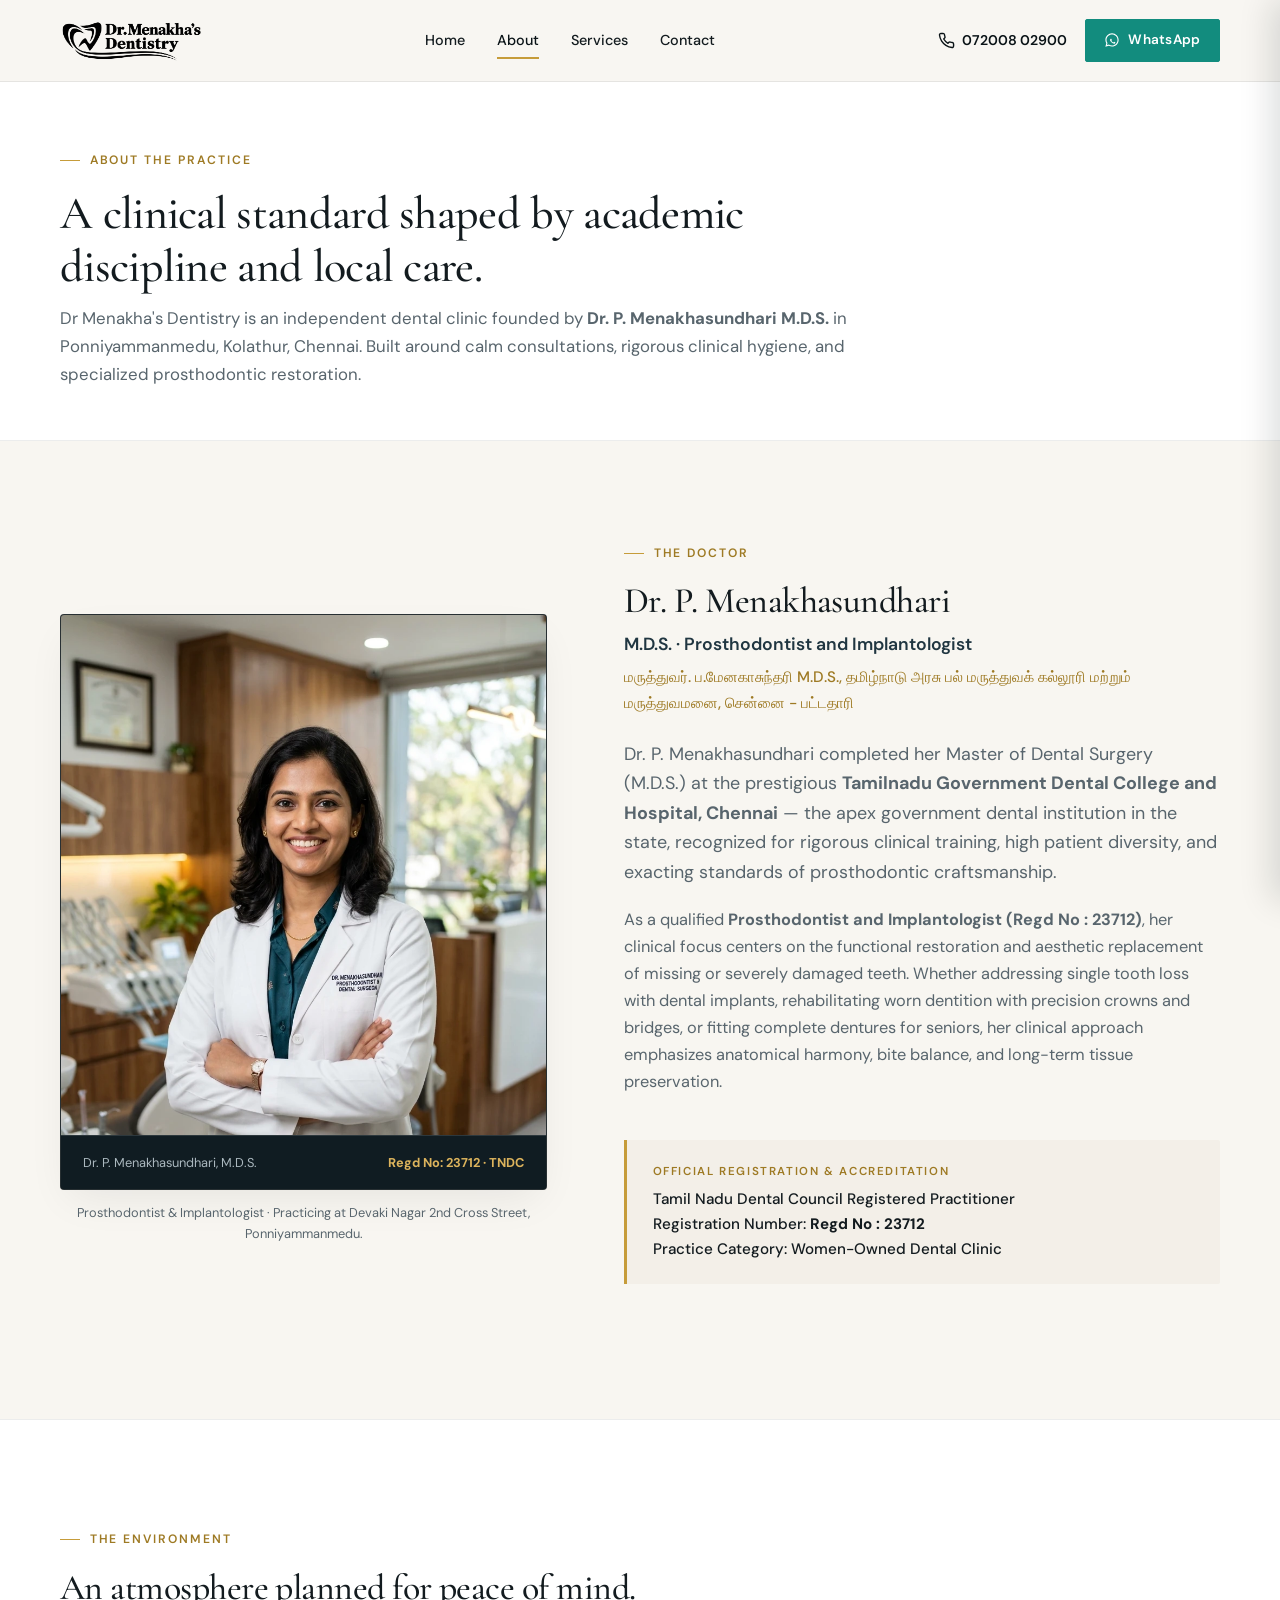
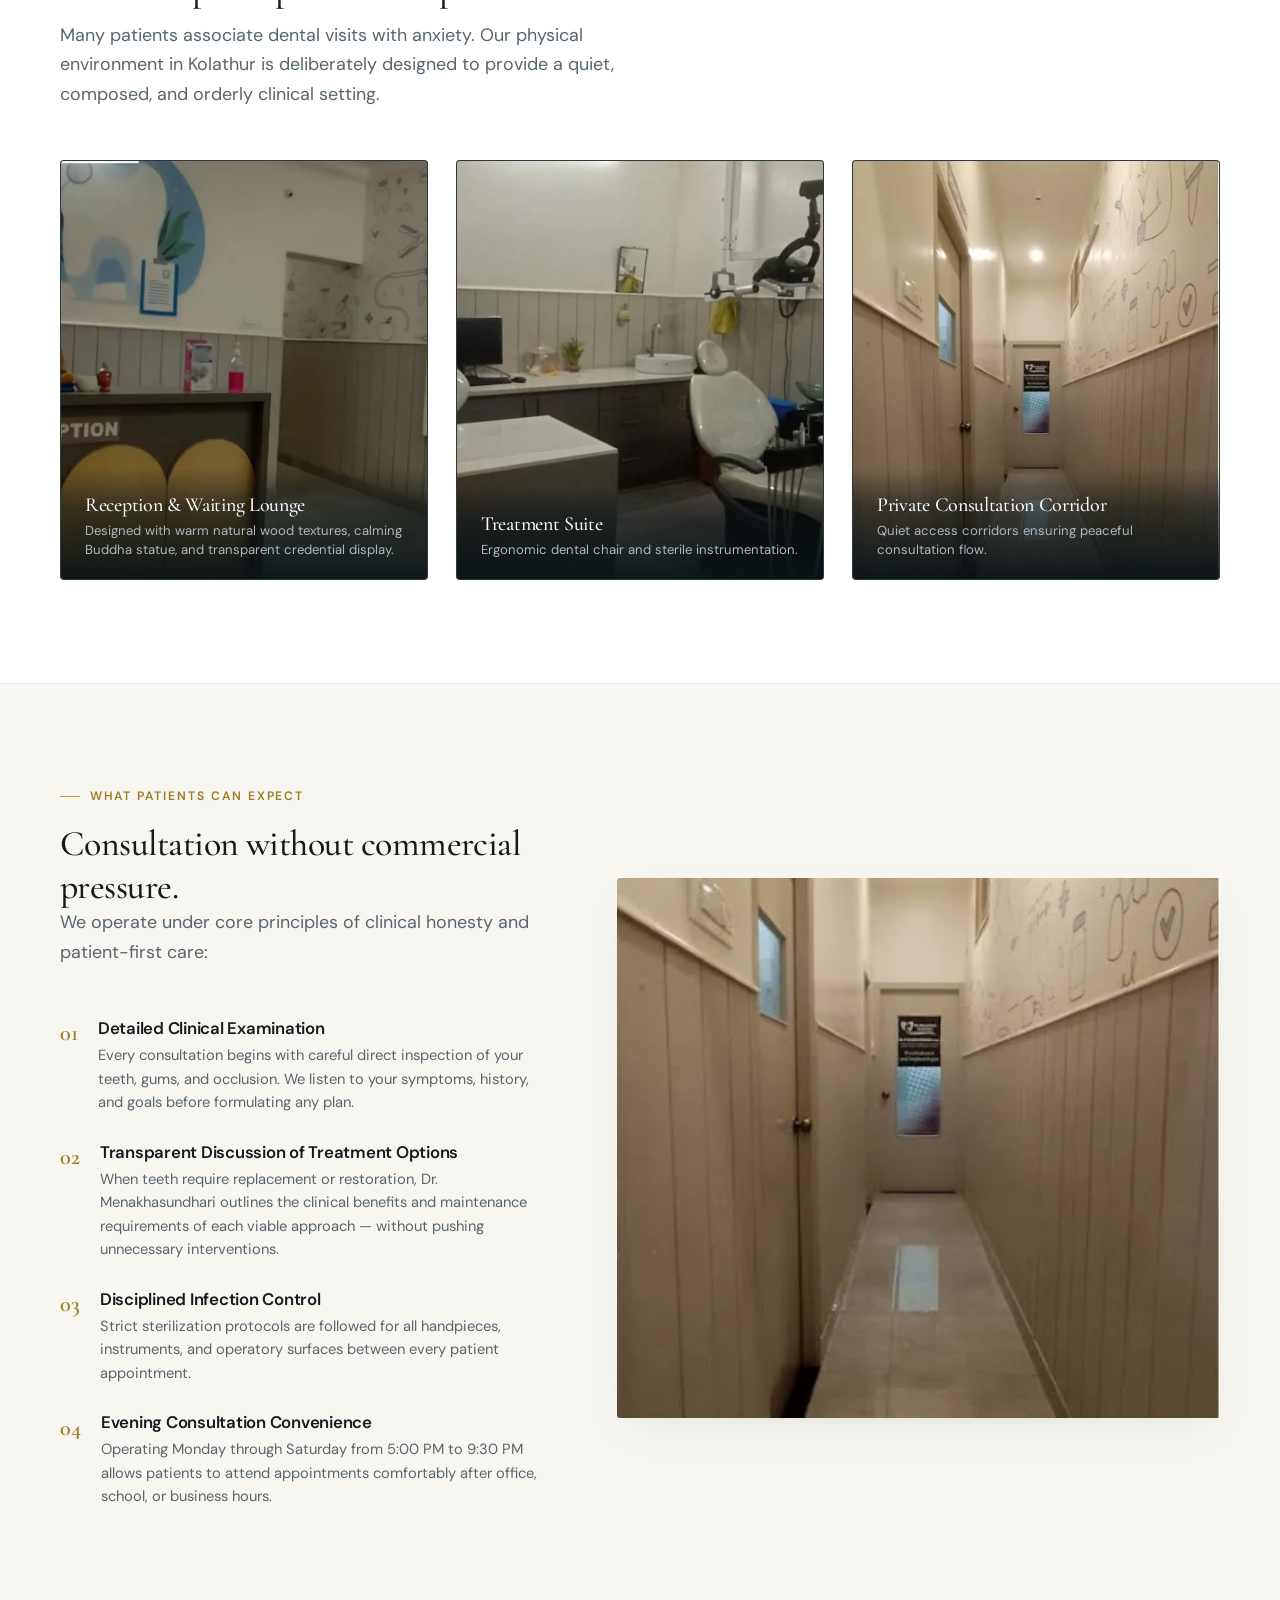
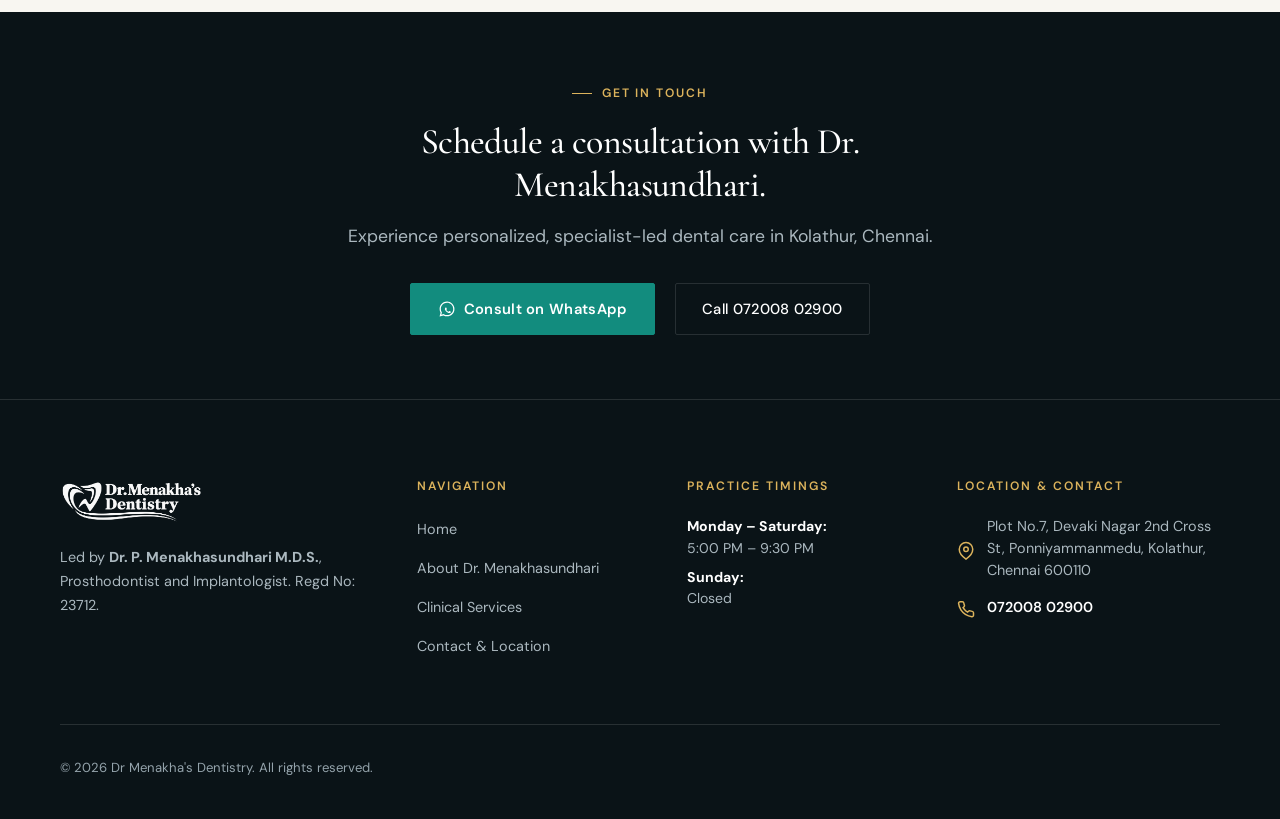
==== commit bf24d7e1: "Remove official website line from footer" ====
--- a/about.html
+++ b/about.html
@@ -372,7 +372,6 @@
 
       <div class="footer-bottom">
         <div>&copy; <span id="currentYear">2026</span> Dr Menakha's Dentistry. All rights reserved.</div>
-        <div>Official Website: drmenakhasdentistry.com · Ponniyammanmedu, Kolathur, Chennai</div>
       </div>
     </div>
   </footer>
